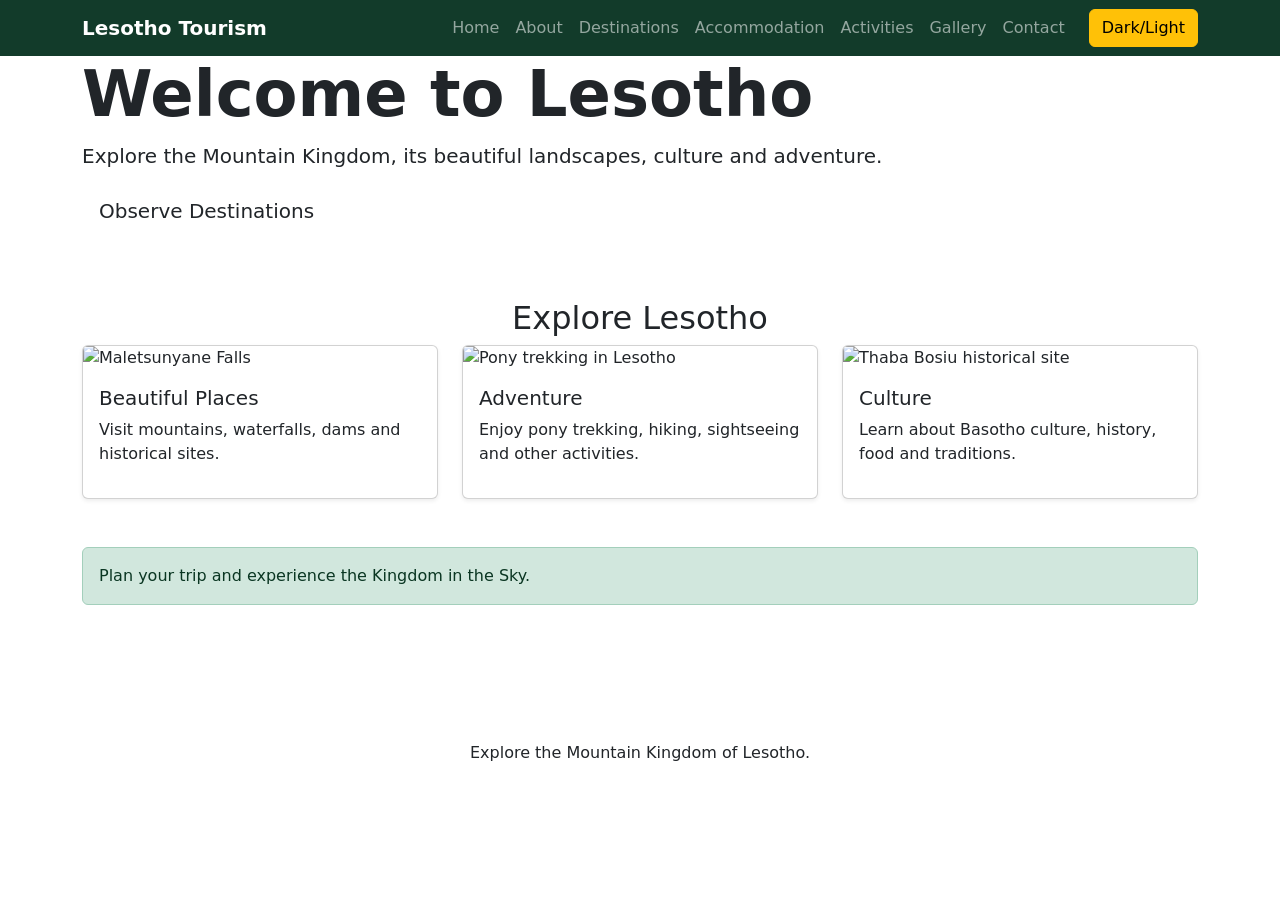
==== index.html @ a38363b9 "Add files via upload" ====
<!DOCTYPE html>
<html lang="en">
<head>
<meta charset="UTF-8">
<meta name="viewport" content="width=device-width, initial-scale=1.0">
<meta name="description" content="Explore tourism destinations, activities and accommodation in Lesotho.">
<title>Home | Lesotho Tourism</title>
<link href="https://cdn.jsdelivr.net/npm/bootstrap@5.3.3/dist/css/bootstrap.min.css" rel="stylesheet">
<link rel="stylesheet" href="css/style.css">
</head>
<body>
<header>

<nav class="navbar navbar-expand-lg navbar-dark" style="background:#123b2a;">
<div class="container">
<a class="navbar-brand fw-bold" href="index.html">Lesotho Tourism</a>
<button class="navbar-toggler" type="button" data-bs-toggle="collapse" data-bs-target="#menu">
<span class="navbar-toggler-icon"></span>
</button>
<div class="collapse navbar-collapse" id="menu">
<ul class="navbar-nav ms-auto">
<li class="nav-item"><a class="nav-link" href="index.html">Home</a></li>
<li class="nav-item"><a class="nav-link" href="about.html">About</a></li>
<li class="nav-item"><a class="nav-link" href="destinations.html">Destinations</a></li>
<li class="nav-item"><a class="nav-link" href="accommodation.html">Accommodation</a></li>
<li class="nav-item"><a class="nav-link" href="activities.html">Activities</a></li>
<li class="nav-item"><a class="nav-link" href="gallery.html">Gallery</a></li>
<li class="nav-item"><a class="nav-link" href="contact.html">Contact</a></li>
</ul>
<button class="btn btn-warning ms-lg-3" onclick="changeMode()">Dark/Light</button>
</div>
</div>
</nav>

</header>
<main>

<section class="hero">
<div class="container">
<h1 class="display-3 fw-bold">Welcome to Lesotho</h1>
<p class="lead">Explore the Mountain Kingdom, its beautiful landscapes, culture and adventure.</p>
<a href="destinations.html" class="btn custom-btn btn-lg">Observe Destinations</a>
</div>
</section>

<section class="container py-5">
<p id="savedName" class="fw-bold text-center"></p>
<h2 class="section-title text-center">Explore Lesotho</h2>
<div class="row g-4">
<article class="col-sm-12 col-md-4">
<div class="card h-100 shadow-sm">
<img src="images/maletsunyane.jpg" class="card-img-top destination-img" alt="Maletsunyane Falls">
<div class="card-body"><h3 class="h5">Beautiful Places</h3><p>Visit mountains, waterfalls, dams and historical sites.</p></div>
</div>
</article>
<article class="col-sm-12 col-md-4">
<div class="card h-100 shadow-sm">
<img src="images/horse-riding.jpg" class="card-img-top destination-img" alt="Pony trekking in Lesotho">
<div class="card-body"><h3 class="h5">Adventure</h3><p>Enjoy pony trekking, hiking, sightseeing and other activities.</p></div>
</div>
</article>
<article class="col-sm-12 col-md-4">
<div class="card h-100 shadow-sm">
<img src="images/thaba-bosiu.jpg" class="card-img-top destination-img" alt="Thaba Bosiu historical site">
<div class="card-body"><h3 class="h5">Culture</h3><p>Learn about Basotho culture, history, food and traditions.</p></div>
</div>
</article>
</div>
</section>

<aside class="container pb-5">
<div class="alert alert-success">Plan your trip and experience the Kingdom in the Sky.</div>
</aside>

</main>

<footer class="mt-5 py-4">
<div class="container text-center">

<p class="mb-0">Explore the Mountain Kingdom of Lesotho.</p>
</div>
</footer>
<script src="js/script.js"></script>
</body>
</html>
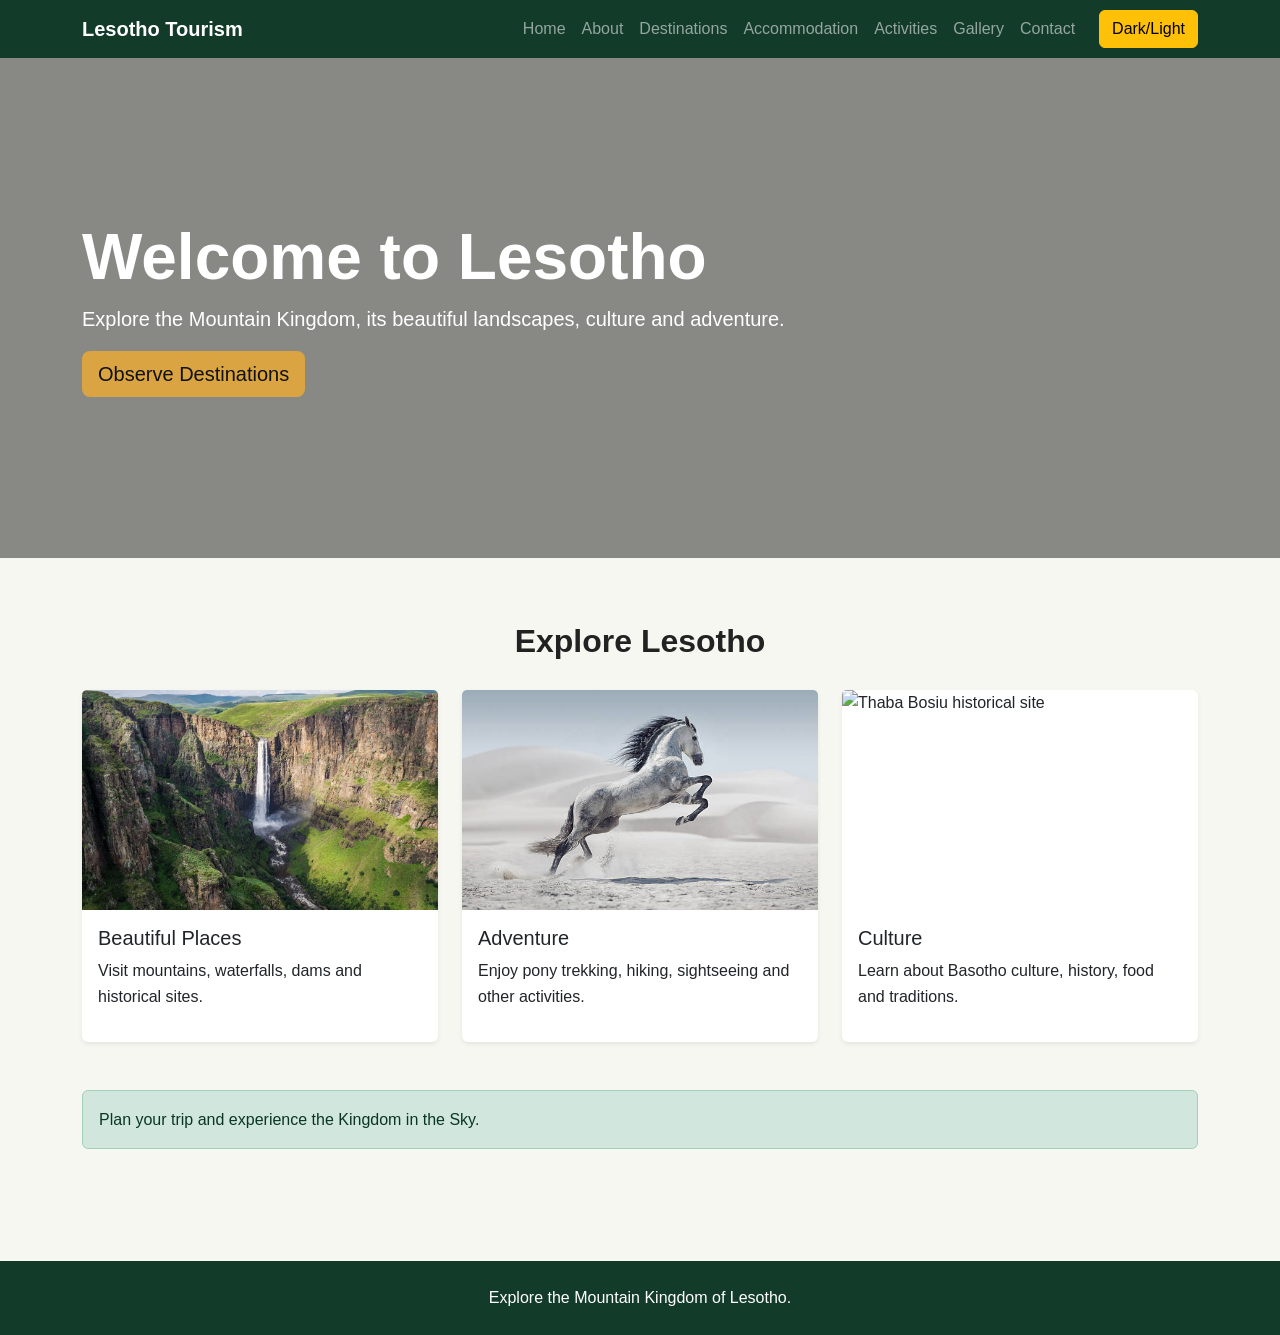
==== commit b54abc5b: "Update index.html" ====
--- a/index.html
+++ b/index.html
@@ -6,7 +6,7 @@
 <meta name="description" content="Explore tourism destinations, activities and accommodation in Lesotho.">
 <title>Home | Lesotho Tourism</title>
 <link href="https://cdn.jsdelivr.net/npm/bootstrap@5.3.3/dist/css/bootstrap.min.css" rel="stylesheet">
-<link rel="stylesheet" href="css/style.css">
+<link rel="stylesheet" href="style.css">
 </head>
 <body>
 <header>
@@ -49,13 +49,13 @@
 <div class="row g-4">
 <article class="col-sm-12 col-md-4">
 <div class="card h-100 shadow-sm">
-<img src="images/maletsunyane.jpg" class="card-img-top destination-img" alt="Maletsunyane Falls">
+<img src="maletsunyane.jpg" class="card-img-top destination-img" alt="Maletsunyane Falls">
 <div class="card-body"><h3 class="h5">Beautiful Places</h3><p>Visit mountains, waterfalls, dams and historical sites.</p></div>
 </div>
 </article>
 <article class="col-sm-12 col-md-4">
 <div class="card h-100 shadow-sm">
-<img src="images/horse-riding.jpg" class="card-img-top destination-img" alt="Pony trekking in Lesotho">
+<img src="horse-riding.jpg" class="card-img-top destination-img" alt="Pony trekking in Lesotho">
 <div class="card-body"><h3 class="h5">Adventure</h3><p>Enjoy pony trekking, hiking, sightseeing and other activities.</p></div>
 </div>
 </article>
@@ -80,6 +80,6 @@
 <p class="mb-0">Explore the Mountain Kingdom of Lesotho.</p>
 </div>
 </footer>
-<script src="js/script.js"></script>
+<script src="script.js"></script>
 </body>
 </html>
--- a/style.css
+++ b/style.css
@@ -0,0 +1,66 @@
+
+body {
+    font-family: Arial, sans-serif;
+    line-height: 1.6;
+    background: #f7f7f2;
+    color: #222;
+}
+.hero {
+    background: linear-gradient(rgba(0,0,0,.45), rgba(0,0,0,.45)),
+                url("../images/lesotho.jpg") center/cover;
+    min-height: 500px;
+    display: flex;
+    align-items: center;
+    color: white;
+}
+.section-title {
+    margin-bottom: 30px;
+    font-weight: bold;
+}
+.card {
+    transition: .3s;
+    border: none;
+}
+.card:hover {
+    transform: translateY(-5px);
+}
+.destination-img {
+    height: 220px;
+    object-fit: cover;
+}
+.gallery-img {
+    width: 100%;
+    height: 220px;
+    object-fit: cover;
+    cursor: pointer;
+    border-radius: 8px;
+}
+footer {
+    background: #123b2a;
+    color: white;
+}
+.custom-btn {
+    background: #d9a441;
+    color: #111;
+    border: none;
+}
+.custom-btn:hover {
+    background: #b8872d;
+    color: white;
+}
+.dark-mode {
+    background: #181818;
+    color: #eee;
+}
+.dark-mode .card,
+.dark-mode .accordion-item {
+    background: #252525;
+    color: #eee;
+}
+.dark-mode .navbar {
+    background-color: #111 !important;
+}
+.error {
+    color: #b00020;
+    font-size: 14px;
+}
